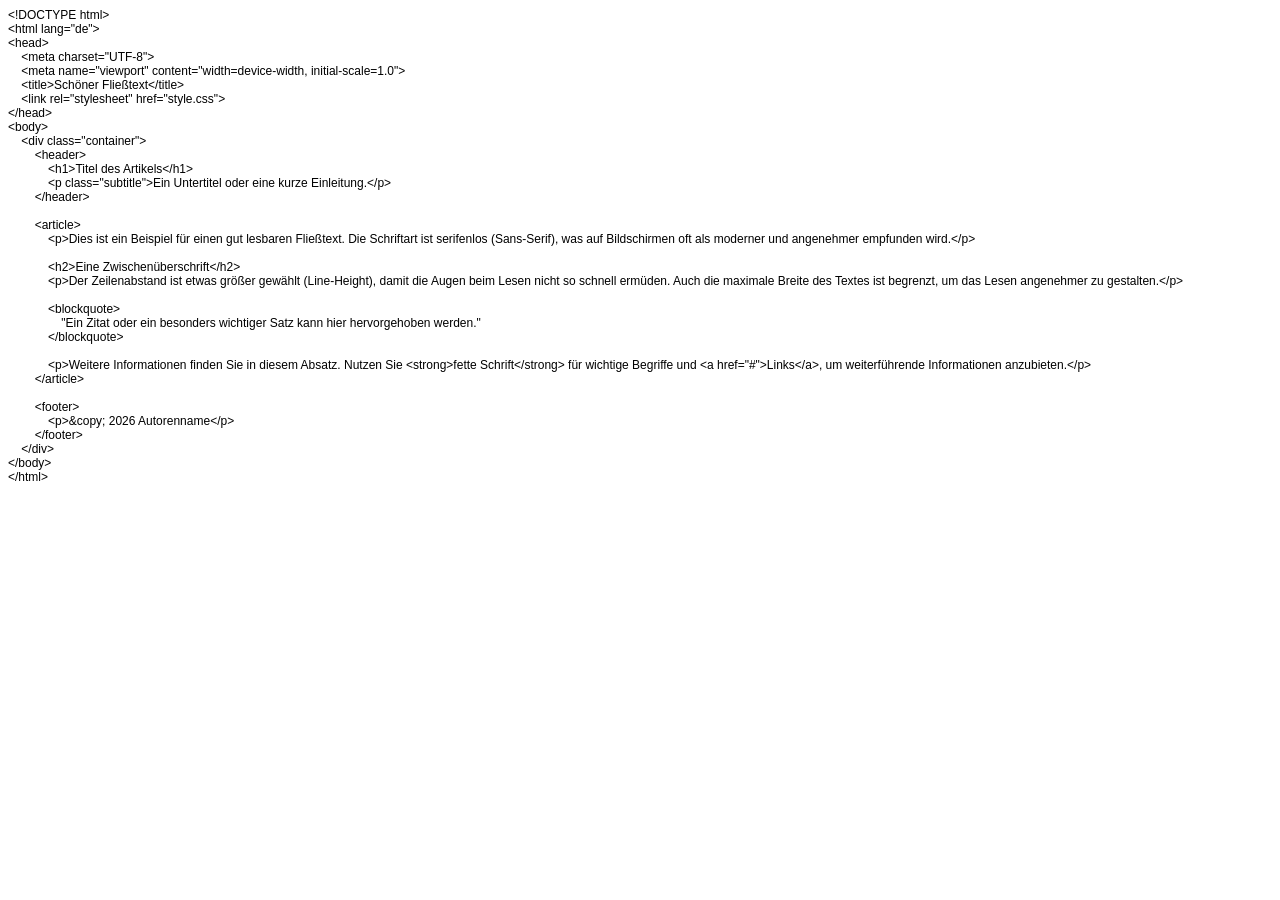
==== website.html @ cc5bc5cc "Add files via upload" ====
<!DOCTYPE html PUBLIC "-//W3C//DTD HTML 4.01//EN" "http://www.w3.org/TR/html4/strict.dtd">
<html>
<head>
  <meta http-equiv="Content-Type" content="text/html; charset=utf-8">
  <meta http-equiv="Content-Style-Type" content="text/css">
  <title></title>
  <meta name="Generator" content="Cocoa HTML Writer">
  <meta name="CocoaVersion" content="2685.4">
  <style type="text/css">
    p.p1 {margin: 0.0px 0.0px 0.0px 0.0px; font: 12.0px Helvetica}
    p.p2 {margin: 0.0px 0.0px 0.0px 0.0px; font: 12.0px Helvetica; min-height: 14.0px}
  </style>
</head>
<body>
<p class="p1">&lt;!DOCTYPE html&gt;</p>
<p class="p1">&lt;html lang="de"&gt;</p>
<p class="p1">&lt;head&gt;</p>
<p class="p1"><span class="Apple-converted-space">    </span>&lt;meta charset="UTF-8"&gt;</p>
<p class="p1"><span class="Apple-converted-space">    </span>&lt;meta name="viewport" content="width=device-width, initial-scale=1.0"&gt;</p>
<p class="p1"><span class="Apple-converted-space">    </span>&lt;title&gt;Schöner Fließtext&lt;/title&gt;</p>
<p class="p1"><span class="Apple-converted-space">    </span>&lt;link rel="stylesheet" href="style.css"&gt;</p>
<p class="p1">&lt;/head&gt;</p>
<p class="p1">&lt;body&gt;</p>
<p class="p1"><span class="Apple-converted-space">    </span>&lt;div class="container"&gt;</p>
<p class="p1"><span class="Apple-converted-space">        </span>&lt;header&gt;</p>
<p class="p1"><span class="Apple-converted-space">            </span>&lt;h1&gt;Titel des Artikels&lt;/h1&gt;</p>
<p class="p1"><span class="Apple-converted-space">            </span>&lt;p class="subtitle"&gt;Ein Untertitel oder eine kurze Einleitung.&lt;/p&gt;</p>
<p class="p1"><span class="Apple-converted-space">        </span>&lt;/header&gt;</p>
<p class="p2"><span class="Apple-converted-space">        </span></p>
<p class="p1"><span class="Apple-converted-space">        </span>&lt;article&gt;</p>
<p class="p1"><span class="Apple-converted-space">            </span>&lt;p&gt;Dies ist ein Beispiel für einen gut lesbaren Fließtext. Die Schriftart ist serifenlos (Sans-Serif), was auf Bildschirmen oft als moderner und angenehmer empfunden wird.&lt;/p&gt;</p>
<p class="p2"><span class="Apple-converted-space">            </span></p>
<p class="p1"><span class="Apple-converted-space">            </span>&lt;h2&gt;Eine Zwischenüberschrift&lt;/h2&gt;</p>
<p class="p1"><span class="Apple-converted-space">            </span>&lt;p&gt;Der Zeilenabstand ist etwas größer gewählt (Line-Height), damit die Augen beim Lesen nicht so schnell ermüden. Auch die maximale Breite des Textes ist begrenzt, um das Lesen angenehmer zu gestalten.&lt;/p&gt;</p>
<p class="p2"><span class="Apple-converted-space">            </span></p>
<p class="p1"><span class="Apple-converted-space">            </span>&lt;blockquote&gt;</p>
<p class="p1"><span class="Apple-converted-space">                </span>"Ein Zitat oder ein besonders wichtiger Satz kann hier hervorgehoben werden."</p>
<p class="p1"><span class="Apple-converted-space">            </span>&lt;/blockquote&gt;</p>
<p class="p2"><span class="Apple-converted-space">            </span></p>
<p class="p1"><span class="Apple-converted-space">            </span>&lt;p&gt;Weitere Informationen finden Sie in diesem Absatz. Nutzen Sie &lt;strong&gt;fette Schrift&lt;/strong&gt; für wichtige Begriffe und &lt;a href="#"&gt;Links&lt;/a&gt;, um weiterführende Informationen anzubieten.&lt;/p&gt;</p>
<p class="p1"><span class="Apple-converted-space">        </span>&lt;/article&gt;</p>
<p class="p2"><span class="Apple-converted-space">        </span></p>
<p class="p1"><span class="Apple-converted-space">        </span>&lt;footer&gt;</p>
<p class="p1"><span class="Apple-converted-space">            </span>&lt;p&gt;&amp;copy; 2026 Autorenname&lt;/p&gt;</p>
<p class="p1"><span class="Apple-converted-space">        </span>&lt;/footer&gt;</p>
<p class="p1"><span class="Apple-converted-space">    </span>&lt;/div&gt;</p>
<p class="p1">&lt;/body&gt;</p>
<p class="p1">&lt;/html&gt;</p>
</body>
</html>
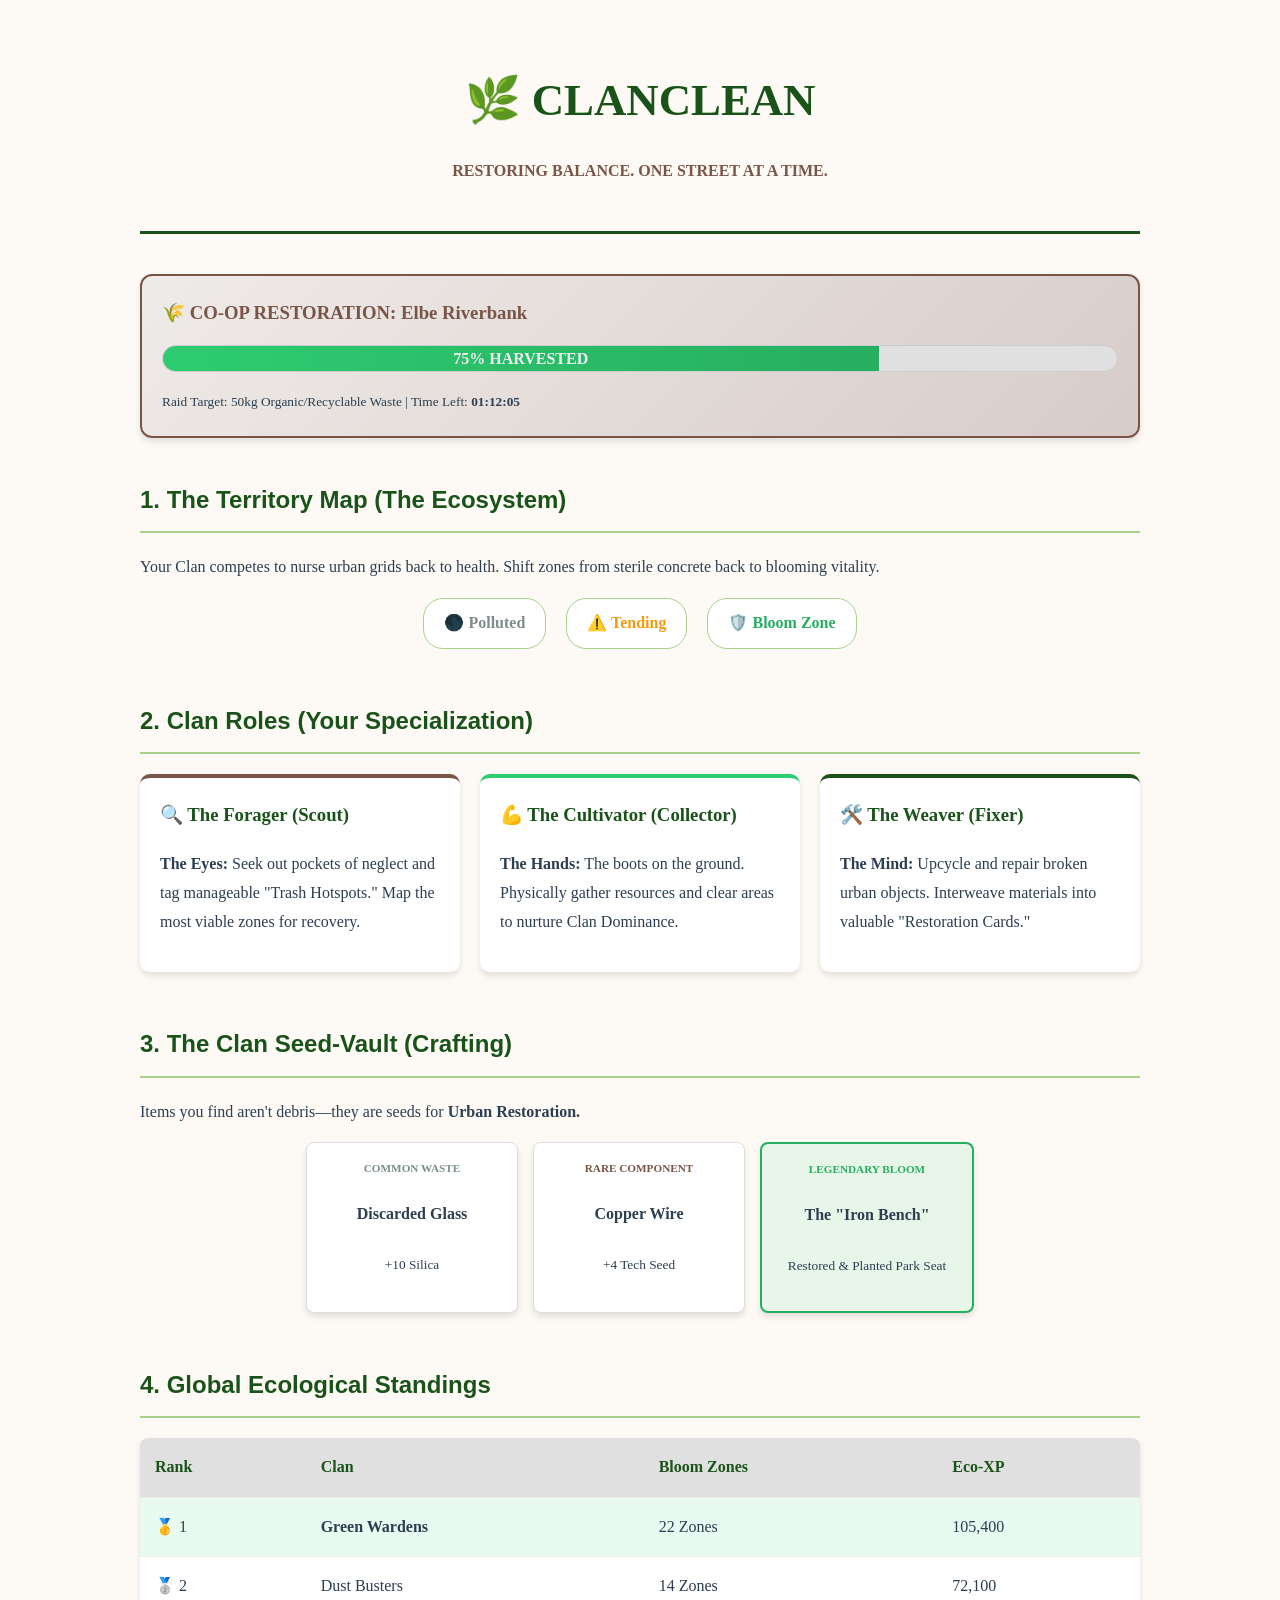
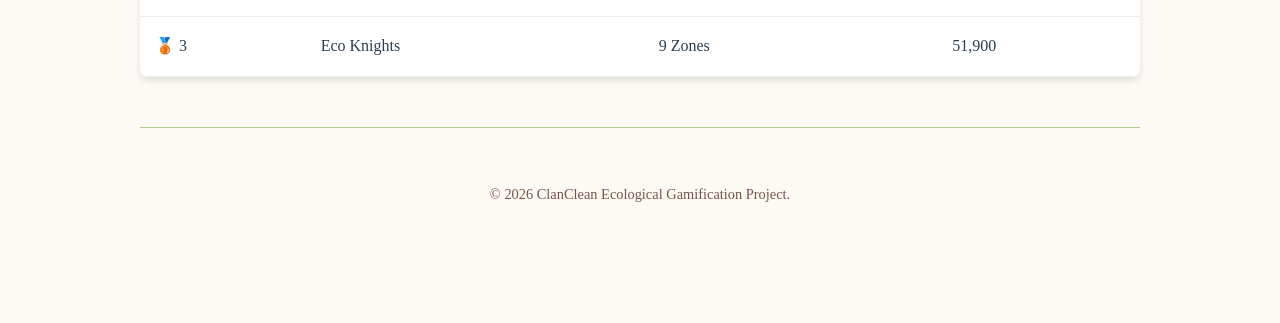
==== commit 36b6eb84: "Add files via upload" ====
--- a/website.html
+++ b/website.html
@@ -1,50 +1,272 @@
-<!DOCTYPE html PUBLIC "-//W3C//DTD HTML 4.01//EN" "http://www.w3.org/TR/html4/strict.dtd">
-<html>
+<!DOCTYPE html>
+<html lang="en">
 <head>
-  <meta http-equiv="Content-Type" content="text/html; charset=utf-8">
-  <meta http-equiv="Content-Style-Type" content="text/css">
-  <title></title>
-  <meta name="Generator" content="Cocoa HTML Writer">
-  <meta name="CocoaVersion" content="2685.4">
-  <style type="text/css">
-    p.p1 {margin: 0.0px 0.0px 0.0px 0.0px; font: 12.0px Helvetica}
-    p.p2 {margin: 0.0px 0.0px 0.0px 0.0px; font: 12.0px Helvetica; min-height: 14.0px}
-  </style>
+    <meta charset="UTF-8">
+    <meta name="viewport" content="width=device-width, initial-scale=1.0">
+    <title>ClanClean | Nature Reclaiming the Streets</title>
+    <style>
+        /* Updated Nature/Earth Tone Palette */
+        :root {
+            /* Core Colors */
+            --forest-green: #1a531a;    /* Titles, Main Borders */
+            --moss-green: #a7d08c;      /* Backgrounds, Accents */
+            --sapling-green: #2ecc71;   /* Active/Positive Indicators */
+            --earth-brown: #795548;     /* Raid warning, Text highlights */
+            
+            /* Rarity/Status */
+            --pollution-gray: #7f8c8d;
+            --status-cleaning: #f39c12; /* Warm Orange/Yellow */
+            --rarity-restored: #27ae60;
+            
+            /* Neutrals */
+            --sand-bg: #fdfaf5;         /* Main Page Background */
+            --stone-bg: #e0e0e0;        /* Alternative Backgrounds */
+            --leaf-card: #ffffff;       /* Card Backgrounds */
+            --text-dark: #2c3e50;
+            --text-light: #ecf0f1;
+
+            /* UI Effects */
+            --shadow-soft: 0 4px 6px rgba(0, 0, 0, 0.1);
+        }
+
+        body {
+            font-family: 'Georgia', serif; /* A softer, more organic serif font */
+            background-color: var(--sand-bg);
+            color: var(--text-dark);
+            line-height: 1.8;
+            margin: 0;
+            padding: 0;
+        }
+
+        .container {
+            max-width: 1000px;
+            margin: 40px auto;
+            padding: 20px;
+        }
+
+        header {
+            text-align: center;
+            border-bottom: 3px solid var(--forest-green);
+            padding-bottom: 30px;
+            margin-bottom: 40px;
+            color: var(--forest-green);
+        }
+
+        h1 { font-size: 2.8rem; margin: 0; font-weight: bold; }
+        .subtitle { color: var(--earth-brown); font-weight: bold; text-transform: uppercase; }
+
+        /* Global Status Bar (Raid) - Now using Earth Browns */
+        .raid-alert {
+            background: linear-gradient(135deg, #efebe9, #d7ccc8);
+            border: 2px solid var(--earth-brown);
+            padding: 20px;
+            border-radius: 12px;
+            margin-bottom: 40px;
+            box-shadow: var(--shadow-soft);
+        }
+
+        .progress-container {
+            background: var(--stone-bg);
+            border-radius: 20px;
+            height: 25px;
+            overflow: hidden;
+            margin: 15px 0;
+            border: 1px solid #ccc;
+        }
+
+        .progress-bar {
+            background: linear-gradient(90deg, var(--sapling-green), var(--rarity-restored));
+            height: 100%;
+            text-align: center;
+            font-weight: bold;
+            color: var(--text-light);
+            line-height: 25px;
+            width: 75%; /* Updated progress */
+            transition: width 1s ease-in-out;
+        }
+
+        /* Content Sections */
+        section { margin-bottom: 50px; }
+        h2 { 
+            color: var(--forest-green); 
+            border-bottom: 2px solid var(--moss-green); 
+            padding-bottom: 10px; 
+            font-family: 'Helvetica Neue', sans-serif; /* Clean sans-serif for headings */
+        }
+
+        /* Zone Status Icons */
+        .zone-status {
+            list-style: none;
+            padding: 0;
+            display: flex;
+            gap: 20px;
+            justify-content: center;
+            flex-wrap: wrap;
+        }
+        
+        .zone-status li {
+            background: var(--leaf-card);
+            padding: 10px 20px;
+            border-radius: 20px;
+            border: 1px solid var(--moss-green);
+            font-weight: bold;
+        }
+
+        /* Role Cards - Softer and Greener */
+        .roles-grid {
+            display: grid;
+            grid-template-columns: repeat(auto-fit, minmax(280px, 1fr));
+            gap: 20px;
+        }
+
+        .role-card {
+            background: var(--leaf-card);
+            padding: 20px;
+            border-radius: 10px;
+            border-top: 4px solid var(--earth-brown);
+            box-shadow: var(--shadow-soft);
+        }
+        
+        .role-card h3 { color: var(--forest-green); margin-top: 0; }
+
+        /* Crafting / Rarity Items (Clan Vault) */
+        .vault-grid {
+            display: flex;
+            gap: 15px;
+            flex-wrap: wrap;
+            justify-content: center;
+        }
+
+        .item-card {
+            background: var(--leaf-card);
+            padding: 15px;
+            border-radius: 8px;
+            width: 180px;
+            text-align: center;
+            border: 1px solid #ddd;
+            box-shadow: var(--shadow-soft);
+        }
+
+        .rarity-restored-item { 
+            border: 2px solid var(--rarity-restored); 
+            background-color: #e8f5e9;
+        }
+        
+        .rarity-tag { font-size: 0.7rem; font-weight: bold; text-transform: uppercase; display: block; margin-bottom: 5px; }
+
+        /* Leaderboard - Clean, Light table */
+        table { width: 100%; border-collapse: collapse; background: var(--leaf-card); border-radius: 8px; overflow: hidden; box-shadow: var(--shadow-soft); }
+        th, td { padding: 15px; text-align: left; border-bottom: 1px solid #eee; }
+        th { background: var(--stone-bg); color: var(--forest-green); }
+        .highlight { background: rgba(46, 204, 113, 0.1); } /* Light green highlight */
+
+        footer { text-align: center; padding: 40px; color: var(--earth-brown); font-size: 0.9rem; border-top: 1px solid var(--moss-green); }
+    </style>
 </head>
 <body>
-<p class="p1">&lt;!DOCTYPE html&gt;</p>
-<p class="p1">&lt;html lang="de"&gt;</p>
-<p class="p1">&lt;head&gt;</p>
-<p class="p1"><span class="Apple-converted-space">    </span>&lt;meta charset="UTF-8"&gt;</p>
-<p class="p1"><span class="Apple-converted-space">    </span>&lt;meta name="viewport" content="width=device-width, initial-scale=1.0"&gt;</p>
-<p class="p1"><span class="Apple-converted-space">    </span>&lt;title&gt;Schöner Fließtext&lt;/title&gt;</p>
-<p class="p1"><span class="Apple-converted-space">    </span>&lt;link rel="stylesheet" href="style.css"&gt;</p>
-<p class="p1">&lt;/head&gt;</p>
-<p class="p1">&lt;body&gt;</p>
-<p class="p1"><span class="Apple-converted-space">    </span>&lt;div class="container"&gt;</p>
-<p class="p1"><span class="Apple-converted-space">        </span>&lt;header&gt;</p>
-<p class="p1"><span class="Apple-converted-space">            </span>&lt;h1&gt;Titel des Artikels&lt;/h1&gt;</p>
-<p class="p1"><span class="Apple-converted-space">            </span>&lt;p class="subtitle"&gt;Ein Untertitel oder eine kurze Einleitung.&lt;/p&gt;</p>
-<p class="p1"><span class="Apple-converted-space">        </span>&lt;/header&gt;</p>
-<p class="p2"><span class="Apple-converted-space">        </span></p>
-<p class="p1"><span class="Apple-converted-space">        </span>&lt;article&gt;</p>
-<p class="p1"><span class="Apple-converted-space">            </span>&lt;p&gt;Dies ist ein Beispiel für einen gut lesbaren Fließtext. Die Schriftart ist serifenlos (Sans-Serif), was auf Bildschirmen oft als moderner und angenehmer empfunden wird.&lt;/p&gt;</p>
-<p class="p2"><span class="Apple-converted-space">            </span></p>
-<p class="p1"><span class="Apple-converted-space">            </span>&lt;h2&gt;Eine Zwischenüberschrift&lt;/h2&gt;</p>
-<p class="p1"><span class="Apple-converted-space">            </span>&lt;p&gt;Der Zeilenabstand ist etwas größer gewählt (Line-Height), damit die Augen beim Lesen nicht so schnell ermüden. Auch die maximale Breite des Textes ist begrenzt, um das Lesen angenehmer zu gestalten.&lt;/p&gt;</p>
-<p class="p2"><span class="Apple-converted-space">            </span></p>
-<p class="p1"><span class="Apple-converted-space">            </span>&lt;blockquote&gt;</p>
-<p class="p1"><span class="Apple-converted-space">                </span>"Ein Zitat oder ein besonders wichtiger Satz kann hier hervorgehoben werden."</p>
-<p class="p1"><span class="Apple-converted-space">            </span>&lt;/blockquote&gt;</p>
-<p class="p2"><span class="Apple-converted-space">            </span></p>
-<p class="p1"><span class="Apple-converted-space">            </span>&lt;p&gt;Weitere Informationen finden Sie in diesem Absatz. Nutzen Sie &lt;strong&gt;fette Schrift&lt;/strong&gt; für wichtige Begriffe und &lt;a href="#"&gt;Links&lt;/a&gt;, um weiterführende Informationen anzubieten.&lt;/p&gt;</p>
-<p class="p1"><span class="Apple-converted-space">        </span>&lt;/article&gt;</p>
-<p class="p2"><span class="Apple-converted-space">        </span></p>
-<p class="p1"><span class="Apple-converted-space">        </span>&lt;footer&gt;</p>
-<p class="p1"><span class="Apple-converted-space">            </span>&lt;p&gt;&amp;copy; 2026 Autorenname&lt;/p&gt;</p>
-<p class="p1"><span class="Apple-converted-space">        </span>&lt;/footer&gt;</p>
-<p class="p1"><span class="Apple-converted-space">    </span>&lt;/div&gt;</p>
-<p class="p1">&lt;/body&gt;</p>
-<p class="p1">&lt;/html&gt;</p>
+
+<div class="container">
+    <header>
+        <h1>🌿 CLANCLEAN</h1>
+        <p class="subtitle">RESTORING BALANCE. ONE STREET AT A TIME.</p>
+    </header>
+
+    <section class="raid-alert">
+        <h3 style="margin:0; color: var(--earth-brown);">🌾 CO-OP RESTORATION: Elbe Riverbank</h3>
+        <div class="progress-container">
+            <div class="progress-bar">75% HARVESTED</div>
+        </div>
+        <p style="margin: 5px 0 0 0;"><small>Raid Target: 50kg Organic/Recyclable Waste | Time Left: <strong>01:12:05</strong></small></p>
+    </section>
+
+    <section>
+        <h2>1. The Territory Map (The Ecosystem)</h2>
+        <p>Your Clan competes to nurse urban grids back to health. Shift zones from sterile concrete back to blooming vitality.</p>
+        <ul class="zone-status">
+            <li style="color: var(--pollution-gray);">🌑 Polluted</li>
+            <li style="color: var(--status-cleaning);">⚠️ Tending</li>
+            <li style="color: var(--rarity-restored);">🛡️ Bloom Zone</li>
+        </ul>
+    </section>
+
+    <section>
+        <h2>2. Clan Roles (Your Specialization)</h2>
+        <div class="roles-grid">
+            <div class="role-card">
+                <h3>🔍 The Forager (Scout)</h3>
+                <p><strong>The Eyes:</strong> Seek out pockets of neglect and tag manageable "Trash Hotspots." Map the most viable zones for recovery.</p>
+            </div>
+            <div class="role-card" style="border-top-color: var(--sapling-green);">
+                <h3>💪 The Cultivator (Collector)</h3>
+                <p><strong>The Hands:</strong> The boots on the ground. Physically gather resources and clear areas to nurture Clan Dominance.</p>
+            </div>
+            <div class="role-card" style="border-top-color: var(--forest-green);">
+                <h3>🛠️ The Weaver (Fixer)</h3>
+                <p><strong>The Mind:</strong> Upcycle and repair broken urban objects. Interweave materials into valuable "Restoration Cards."</p>
+            </div>
+        </div>
+    </section>
+
+    <section>
+        <h2>3. The Clan Seed-Vault (Crafting)</h2>
+        <p>Items you find aren't debris—they are seeds for <strong>Urban Restoration.</strong></p>
+        <div class="vault-grid">
+            <div class="item-card">
+                <span class="rarity-tag" style="color: var(--pollution-gray);">Common Waste</span>
+                <h4>Discarded Glass</h4>
+                <p><small>+10 Silica</small></p>
+            </div>
+            <div class="item-card">
+                <span class="rarity-tag" style="color: var(--earth-brown);">Rare Component</span>
+                <h4>Copper Wire</h4>
+                <p><small>+4 Tech Seed</small></p>
+            </div>
+            <div class="item-card rarity-restored-item">
+                <span class="rarity-tag" style="color: var(--rarity-restored);">Legendary Bloom</span>
+                <h4>The "Iron Bench"</h4>
+                <p><small>Restored & Planted Park Seat</small></p>
+            </div>
+        </div>
+    </section>
+
+    <section>
+        <h2>4. Global Ecological Standings</h2>
+        <table>
+            <thead>
+                <tr>
+                    <th>Rank</th>
+                    <th>Clan</th>
+                    <th>Bloom Zones</th>
+                    <th>Eco-XP</th>
+                </tr>
+            </thead>
+            <tbody>
+                <tr class="highlight">
+                    <td>🥇 1</td>
+                    <td><strong>Green Wardens</strong></td>
+                    <td>22 Zones</td>
+                    <td>105,400</td>
+                </tr>
+                <tr>
+                    <td>🥈 2</td>
+                    <td>Dust Busters</td>
+                    <td>14 Zones</td>
+                    <td>72,100</td>
+                </tr>
+                <tr>
+                    <td>🥉 3</td>
+                    <td>Eco Knights</td>
+                    <td>9 Zones</td>
+                    <td>51,900</td>
+                </tr>
+            </tbody>
+        </table>
+    </section>
+
+    <footer>
+        <p>&copy; 2026 ClanClean Ecological Gamification Project.</p>
+    </footer>
+</div>
+
 </body>
-</html>
+</html>
